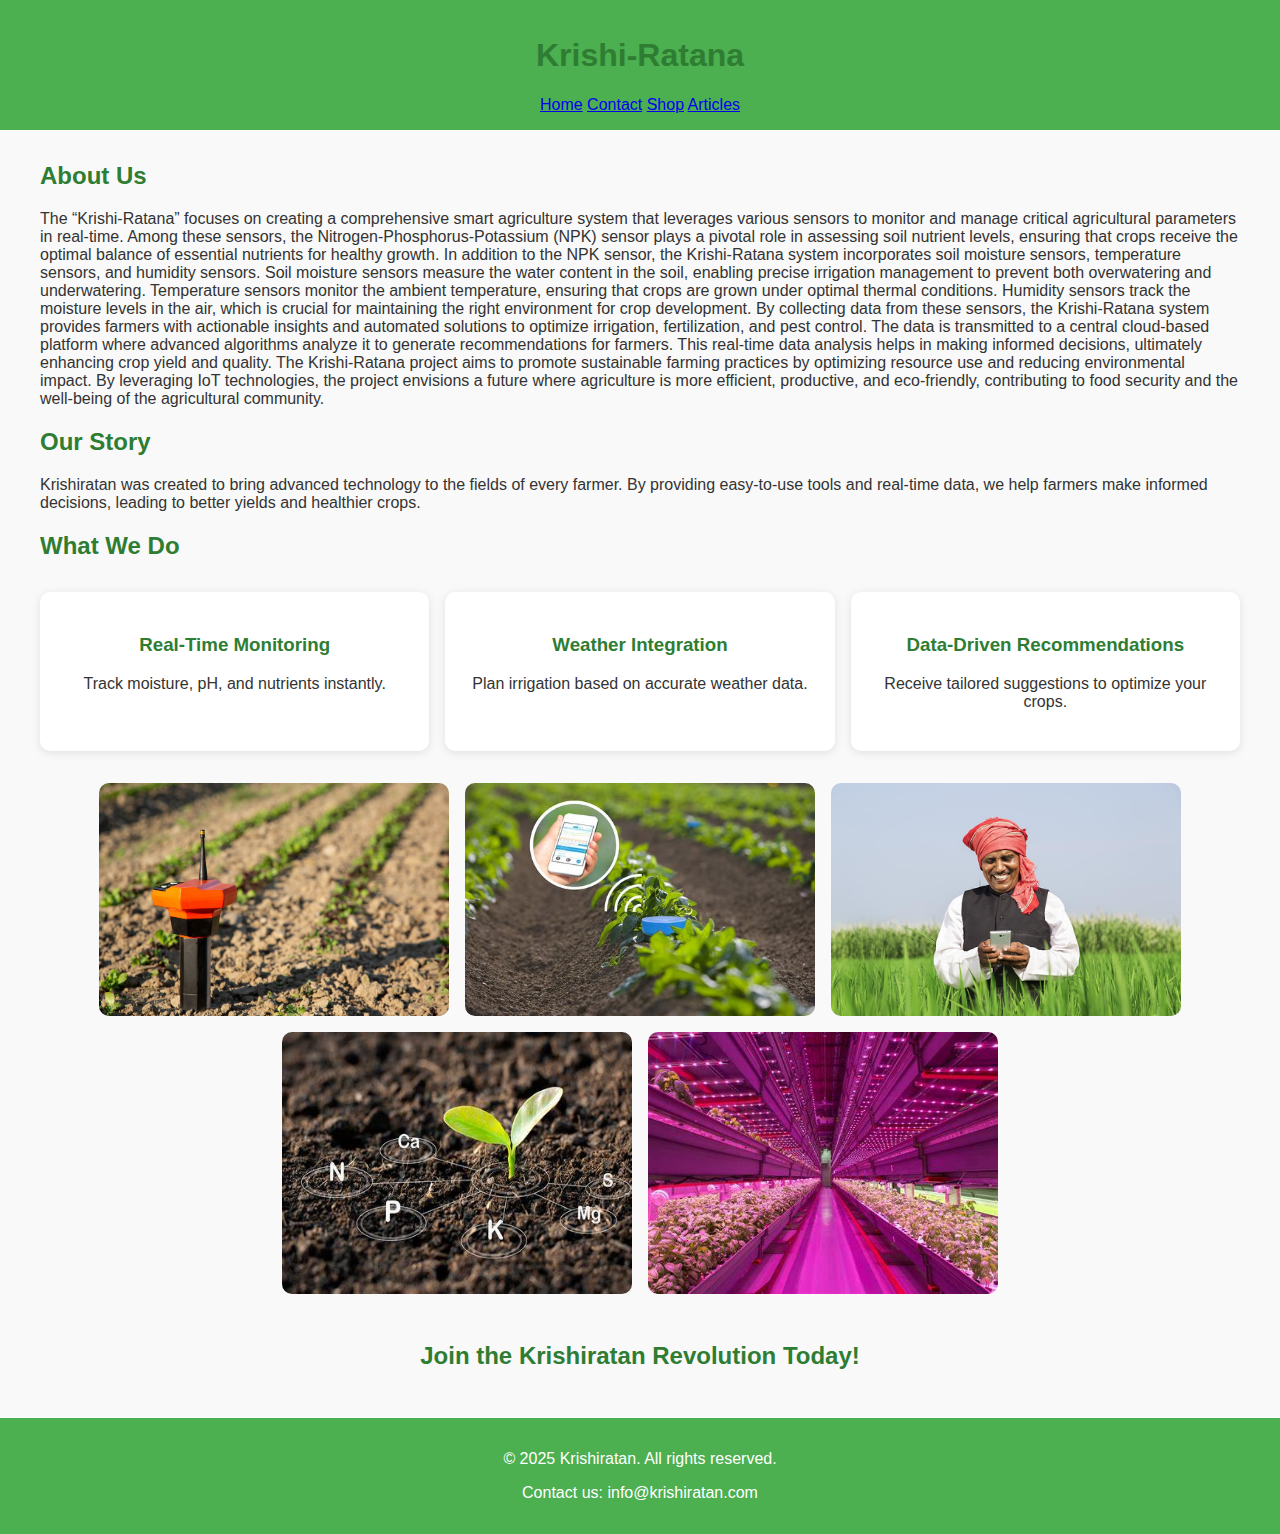
==== about/index.html @ 937e8464 "first commit" ====
<!DOCTYPE html>
<html lang="en">
  <head>
    <meta charset="UTF-8">
    <meta name="viewport" content="width=device-width, initial-scale=1.0">
    <title>About Krishiratan - Soil Monitoring System</title>
    <link rel="stylesheet" href="css/styles.css">
</head>
    <style>
        body {
            font-family: 'Poppins', sans-serif;
            margin: 0;
            padding: 0;
            background-color: #f9f9f9;
            color: #333;
        }

        header {
            background-color: #4CAF50;
            color: white;
            padding: 1rem 0;
            text-align: center;
        }

        .container {
            max-width: 1200px;
            margin: 2rem auto;
            padding: 0 1rem;
        }

        h1, h2, h3 {
            color: #2e7d32;
        }

        .features {
            display: flex;
            flex-wrap: wrap;
            gap: 1rem;
            justify-content: center;
            margin-top: 2rem;
        }

        .feature-card {
            background-color: white;
            border-radius: 10px;
            box-shadow: 0 2px 10px rgba(0, 0, 0, 0.1);
            padding: 1.5rem;
            flex: 1 1 300px;
            text-align: center;
        }

        .gallery {
            display: flex;
            flex-wrap: wrap;
            gap: 1rem;
            justify-content: center;
            margin-top: 2rem;
        }

        .gallery img {
            width: 100%;
            max-width: 350px;
            border-radius: 10px;
        }

        footer {
            background-color: #4CAF50;
            color: white;
            text-align: center;
            padding: 1rem 0;
            margin-top: 3rem;
        }

        .cta {
            text-align: center;
            margin: 3rem 0;
        }

        .cta a {
            background-color: #2e7d32;
            color: white;
            padding: 1rem 2rem;
            text-decoration: none;
            border-radius: 50px;
            font-size: 1.2rem;
            transition: background 0.3s ease;
        }

        .cta a:hover {
            background-color: #1b5e20;
        }
          /* Navbar */
  .navbar {
      display: flex;
      justify-content: space-between;
      align-items: center;
      background-color: #2e7d32;
      padding: 15px 30px;
      color: white;
  }

  .navbar h1 {
      margin: 0;
      font-size: 24px;
  }

  .nav-links {
      display: flex;
      gap: 20px;
  }

  .nav-links a {
      color: white;
      text-decoration: none;
      font-weight: bold;
      padding: 8px 16px;
      border-radius: 4px;
  }

  .nav-links a:hover {
      background-color: #1b5e20;
  }
    </style>
<body>
  <header>
    <h1>Krishi-Ratana</h1>
    <nav>
        <a href="index.html">Home</a>
        <a href="contact/index.html">Contact</a>
        <a href="shop/index.html">Shop</a>
        <a href="articles/index.html">Articles</a>
      </nav>
</header>
  <div class="container">

    <h2>About Us</h2>
      <p>The “Krishi-Ratana” focuses on creating a comprehensive smart agriculture system that leverages various sensors to monitor and manage critical agricultural parameters in real-time. Among these sensors, the Nitrogen-Phosphorus-Potassium (NPK) sensor plays a pivotal role in assessing soil nutrient levels, ensuring that crops receive the optimal balance of essential nutrients for healthy growth.
        In addition to the NPK sensor, the Krishi-Ratana system incorporates soil moisture sensors, temperature sensors, and humidity sensors. Soil moisture sensors measure the water content in the soil, enabling precise irrigation management to prevent both overwatering and underwatering. Temperature sensors monitor the ambient temperature, ensuring that crops are grown under optimal thermal conditions. Humidity sensors track the moisture levels in the air, which is crucial for maintaining the right environment for crop development.
        By collecting data from these sensors, the Krishi-Ratana system provides farmers with actionable insights and automated solutions to optimize irrigation, fertilization, and pest control. The data is transmitted to a central cloud-based platform where advanced algorithms analyze it to generate recommendations for farmers. This real-time data analysis helps in making informed decisions, ultimately enhancing crop yield and quality.
        The Krishi-Ratana project aims to promote sustainable farming practices by optimizing resource use and reducing environmental impact. By leveraging IoT technologies, the project envisions a future where agriculture is more efficient, productive, and eco-friendly, contributing to food security and the well-being of the agricultural community.
        </p>

      <h2>Our Story</h2>

        <p>Krishiratan was created to bring advanced technology to the fields of every farmer. By providing easy-to-use tools and real-time data, we help farmers make informed decisions, leading to better yields and healthier crops.</p>
      

      <h2>What We Do</h2>
      <div class="features">
          <div class="feature-card">
              <h3>Real-Time Monitoring</h3>
              <p>Track moisture, pH, and nutrients instantly.</p>
          </div>
          <div class="feature-card">
              <h3>Weather Integration</h3>
              <p>Plan irrigation based on accurate weather data.</p>
          </div>
          <div class="feature-card">
              <h3>Data-Driven Recommendations</h3>
              <p>Receive tailored suggestions to optimize your crops.</p>
          </div>
      </div>

      
      <div class="gallery">
          <img src="/about/Sensor in the Field.jpg">
          <img src="Mobile App Dashboard.jpg">
          <img src="Farmer Using Krishiratan.jpg">
          <img src="Healthy Crops.jpeg">
          <img src="vertical.jpeg">
      </div>

      <div class="cta">
          <h2>Join the Krishiratan Revolution Today!</h2>
      </div>
  </div>

  <footer>
      <p>&copy; 2025 Krishiratan. All rights reserved.</p>
      <p>Contact us: info@krishiratan.com</p>
  </footer>
</body>
</html>
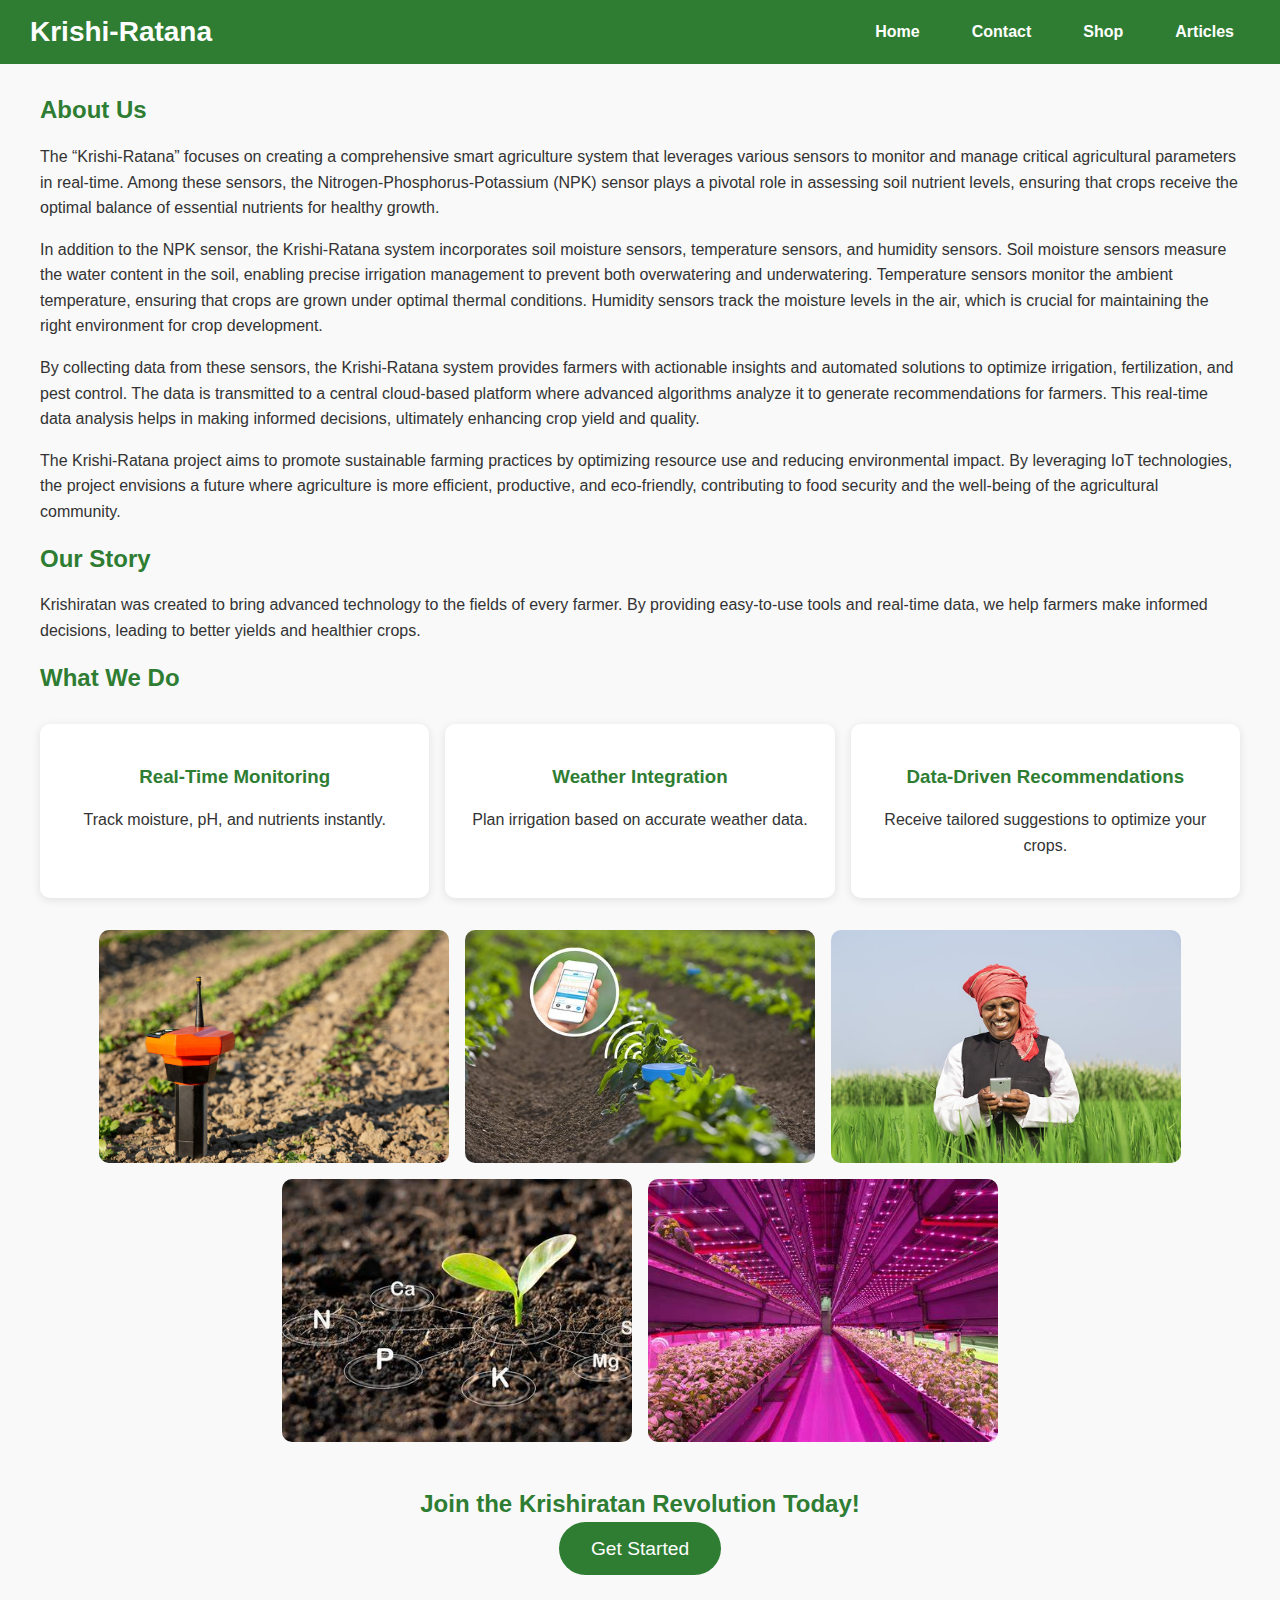
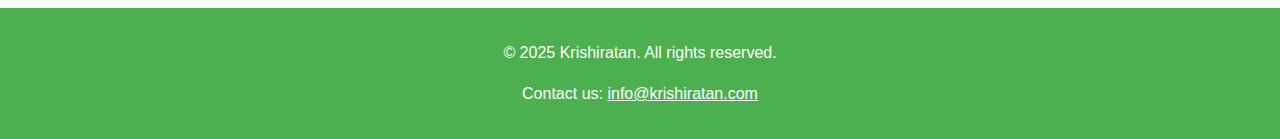
==== commit 2f180863: "changes2" ====
--- a/about/index.html
+++ b/about/index.html
@@ -1,183 +1,215 @@
 <!DOCTYPE html>
 <html lang="en">
-  <head>
-    <meta charset="UTF-8">
-    <meta name="viewport" content="width=device-width, initial-scale=1.0">
-    <title>About Krishiratan - Soil Monitoring System</title>
-    <link rel="stylesheet" href="css/styles.css">
-</head>
-    <style>
-        body {
-            font-family: 'Poppins', sans-serif;
-            margin: 0;
-            padding: 0;
-            background-color: #f9f9f9;
-            color: #333;
-        }
-
-        header {
-            background-color: #4CAF50;
-            color: white;
-            padding: 1rem 0;
-            text-align: center;
-        }
-
-        .container {
-            max-width: 1200px;
-            margin: 2rem auto;
-            padding: 0 1rem;
-        }
-
-        h1, h2, h3 {
-            color: #2e7d32;
-        }
-
-        .features {
-            display: flex;
-            flex-wrap: wrap;
-            gap: 1rem;
-            justify-content: center;
-            margin-top: 2rem;
-        }
-
-        .feature-card {
-            background-color: white;
-            border-radius: 10px;
-            box-shadow: 0 2px 10px rgba(0, 0, 0, 0.1);
-            padding: 1.5rem;
-            flex: 1 1 300px;
-            text-align: center;
-        }
-
-        .gallery {
-            display: flex;
-            flex-wrap: wrap;
-            gap: 1rem;
-            justify-content: center;
-            margin-top: 2rem;
-        }
-
-        .gallery img {
-            width: 100%;
-            max-width: 350px;
-            border-radius: 10px;
-        }
-
-        footer {
-            background-color: #4CAF50;
-            color: white;
-            text-align: center;
-            padding: 1rem 0;
-            margin-top: 3rem;
-        }
-
-        .cta {
-            text-align: center;
-            margin: 3rem 0;
-        }
-
-        .cta a {
-            background-color: #2e7d32;
-            color: white;
-            padding: 1rem 2rem;
-            text-decoration: none;
-            border-radius: 50px;
-            font-size: 1.2rem;
-            transition: background 0.3s ease;
-        }
-
-        .cta a:hover {
-            background-color: #1b5e20;
-        }
-          /* Navbar */
-  .navbar {
+
+<head>
+  <meta charset="UTF-8" />
+  <meta name="viewport" content="width=device-width, initial-scale=1.0" />
+  <title>Krishi-Ratana - Smart Soil Monitoring System</title>
+  <link rel="stylesheet" href="css/styles.css" />
+  <style>
+    body {
+      font-family: 'Poppins', sans-serif;
+      margin: 0;
+      padding: 0;
+      background-color: #f9f9f9;
+      color: #333;
+    }
+
+    /* Navbar Styles */
+    .navbar {
       display: flex;
       justify-content: space-between;
       align-items: center;
       background-color: #2e7d32;
       padding: 15px 30px;
       color: white;
-  }
-
-  .navbar h1 {
-      margin: 0;
-      font-size: 24px;
-  }
-
-  .nav-links {
+    }
+
+    .site-title {
+      font-size: 28px;
+      font-weight: bold;
+      color: white;
+      text-decoration: none;
+    }
+
+    .site-title:hover {
+      color: #c8e6c9;
+    }
+
+    .nav-links {
       display: flex;
       gap: 20px;
-  }
-
-  .nav-links a {
+    }
+
+    .nav-links a {
       color: white;
       text-decoration: none;
       font-weight: bold;
       padding: 8px 16px;
       border-radius: 4px;
-  }
-
-  .nav-links a:hover {
+      transition: background 0.3s ease;
+    }
+
+    .nav-links a:hover {
       background-color: #1b5e20;
-  }
-    </style>
+    }
+
+    /* Container */
+    .container {
+      max-width: 1200px;
+      margin: 2rem auto;
+      padding: 0 1rem;
+    }
+
+    h1,
+    h2,
+    h3 {
+      color: #2e7d32;
+    }
+
+    p {
+      line-height: 1.6;
+    }
+
+    /* Features Section */
+    .features {
+      display: flex;
+      flex-wrap: wrap;
+      gap: 1rem;
+      justify-content: center;
+      margin-top: 2rem;
+    }
+
+    .feature-card {
+      background-color: white;
+      border-radius: 10px;
+      box-shadow: 0 2px 10px rgba(0, 0, 0, 0.1);
+      padding: 1.5rem;
+      flex: 1 1 300px;
+      text-align: center;
+    }
+
+    /* Gallery Section */
+    .gallery {
+      display: flex;
+      flex-wrap: wrap;
+      gap: 1rem;
+      justify-content: center;
+      margin-top: 2rem;
+    }
+
+    .gallery img {
+      width: 100%;
+      max-width: 350px;
+      border-radius: 10px;
+      object-fit: cover;
+    }
+
+    /* CTA */
+    .cta {
+      text-align: center;
+      margin: 3rem 0;
+    }
+
+    .cta a {
+      background-color: #2e7d32;
+      color: white;
+      padding: 1rem 2rem;
+      text-decoration: none;
+      border-radius: 50px;
+      font-size: 1.2rem;
+      transition: background 0.3s ease;
+    }
+
+    .cta a:hover {
+      background-color: #1b5e20;
+    }
+
+    /* Footer */
+    footer {
+      background-color: #4CAF50;
+      color: white;
+      text-align: center;
+      padding: 1rem 0;
+      margin-top: 3rem;
+    }
+  </style>
+</head>
+
 <body>
-  <header>
-    <h1>Krishi-Ratana</h1>
-    <nav>
-        <a href="index.html">Home</a>
-        <a href="contact/index.html">Contact</a>
-        <a href="shop/index.html">Shop</a>
-        <a href="articles/index.html">Articles</a>
-      </nav>
-</header>
+
+  <!-- Navbar -->
+  <div class="navbar">
+    <a href="/index.html" class="site-title">Krishi-Ratana</a>
+    <div class="nav-links">
+      <a href="/index.html">Home</a>
+      <a href="/contact/index.html">Contact</a>
+      <a href="/shop/index.html">Shop</a>
+      <a href="/articles/index.html">Articles</a>
+    </div>
+  </div>
+
+  <!-- Main Content -->
   <div class="container">
 
     <h2>About Us</h2>
-      <p>The “Krishi-Ratana” focuses on creating a comprehensive smart agriculture system that leverages various sensors to monitor and manage critical agricultural parameters in real-time. Among these sensors, the Nitrogen-Phosphorus-Potassium (NPK) sensor plays a pivotal role in assessing soil nutrient levels, ensuring that crops receive the optimal balance of essential nutrients for healthy growth.
-        In addition to the NPK sensor, the Krishi-Ratana system incorporates soil moisture sensors, temperature sensors, and humidity sensors. Soil moisture sensors measure the water content in the soil, enabling precise irrigation management to prevent both overwatering and underwatering. Temperature sensors monitor the ambient temperature, ensuring that crops are grown under optimal thermal conditions. Humidity sensors track the moisture levels in the air, which is crucial for maintaining the right environment for crop development.
-        By collecting data from these sensors, the Krishi-Ratana system provides farmers with actionable insights and automated solutions to optimize irrigation, fertilization, and pest control. The data is transmitted to a central cloud-based platform where advanced algorithms analyze it to generate recommendations for farmers. This real-time data analysis helps in making informed decisions, ultimately enhancing crop yield and quality.
-        The Krishi-Ratana project aims to promote sustainable farming practices by optimizing resource use and reducing environmental impact. By leveraging IoT technologies, the project envisions a future where agriculture is more efficient, productive, and eco-friendly, contributing to food security and the well-being of the agricultural community.
-        </p>
-
-      <h2>Our Story</h2>
-
-        <p>Krishiratan was created to bring advanced technology to the fields of every farmer. By providing easy-to-use tools and real-time data, we help farmers make informed decisions, leading to better yields and healthier crops.</p>
-      
-
-      <h2>What We Do</h2>
-      <div class="features">
-          <div class="feature-card">
-              <h3>Real-Time Monitoring</h3>
-              <p>Track moisture, pH, and nutrients instantly.</p>
-          </div>
-          <div class="feature-card">
-              <h3>Weather Integration</h3>
-              <p>Plan irrigation based on accurate weather data.</p>
-          </div>
-          <div class="feature-card">
-              <h3>Data-Driven Recommendations</h3>
-              <p>Receive tailored suggestions to optimize your crops.</p>
-          </div>
+    <p>
+      The “Krishi-Ratana” focuses on creating a comprehensive smart agriculture system that leverages various sensors to monitor and manage critical agricultural parameters in real-time. Among these sensors, the Nitrogen-Phosphorus-Potassium (NPK) sensor plays a pivotal role in assessing soil nutrient levels, ensuring that crops receive the optimal balance of essential nutrients for healthy growth.
+    </p>
+    <p>
+      In addition to the NPK sensor, the Krishi-Ratana system incorporates soil moisture sensors, temperature sensors, and humidity sensors. Soil moisture sensors measure the water content in the soil, enabling precise irrigation management to prevent both overwatering and underwatering. Temperature sensors monitor the ambient temperature, ensuring that crops are grown under optimal thermal conditions. Humidity sensors track the moisture levels in the air, which is crucial for maintaining the right environment for crop development.
+    </p>
+    <p>
+      By collecting data from these sensors, the Krishi-Ratana system provides farmers with actionable insights and automated solutions to optimize irrigation, fertilization, and pest control. The data is transmitted to a central cloud-based platform where advanced algorithms analyze it to generate recommendations for farmers. This real-time data analysis helps in making informed decisions, ultimately enhancing crop yield and quality.
+    </p>
+    <p>
+      The Krishi-Ratana project aims to promote sustainable farming practices by optimizing resource use and reducing environmental impact. By leveraging IoT technologies, the project envisions a future where agriculture is more efficient, productive, and eco-friendly, contributing to food security and the well-being of the agricultural community.
+    </p>
+
+    <h2>Our Story</h2>
+    <p>
+      Krishiratan was created to bring advanced technology to the fields of every farmer. By providing easy-to-use tools and real-time data, we help farmers make informed decisions, leading to better yields and healthier crops.
+    </p>
+
+    <h2>What We Do</h2>
+    <div class="features">
+      <div class="feature-card">
+        <h3>Real-Time Monitoring</h3>
+        <p>Track moisture, pH, and nutrients instantly.</p>
       </div>
-
-      
-      <div class="gallery">
-          <img src="/about/Sensor in the Field.jpg">
-          <img src="Mobile App Dashboard.jpg">
-          <img src="Farmer Using Krishiratan.jpg">
-          <img src="Healthy Crops.jpeg">
-          <img src="vertical.jpeg">
+      <div class="feature-card">
+        <h3>Weather Integration</h3>
+        <p>Plan irrigation based on accurate weather data.</p>
       </div>
-
-      <div class="cta">
-          <h2>Join the Krishiratan Revolution Today!</h2>
+      <div class="feature-card">
+        <h3>Data-Driven Recommendations</h3>
+        <p>Receive tailored suggestions to optimize your crops.</p>
       </div>
+    </div>
+
+    <!-- Gallery -->
+    <div class="gallery">
+      <img src="/about/Sensor in the Field.jpg" alt="Sensor installed in the field">
+      <img src="Mobile App Dashboard.jpg" alt="Mobile App Dashboard for Krishiratan">
+      <img src="Farmer Using Krishiratan.jpg" alt="Farmer using Krishiratan system">
+      <img src="Healthy Crops.jpeg" alt="Healthy crops grown with Krishiratan">
+      <img src="vertical.jpeg" alt="Vertical farming using Krishiratan technology">
+    </div>
+
+    <!-- CTA -->
+    <div class="cta">
+      <h2>Join the Krishiratan Revolution Today!</h2>
+      <a href="/contact/index.html">Get Started</a>
+    </div>
+
   </div>
 
+  <!-- Footer -->
   <footer>
-      <p>&copy; 2025 Krishiratan. All rights reserved.</p>
-      <p>Contact us: info@krishiratan.com</p>
+    <p>&copy; 2025 Krishiratan. All rights reserved.</p>
+    <p>Contact us: <a href="mailto:info@krishiratan.com" style="color: white;">info@krishiratan.com</a></p>
   </footer>
+
 </body>
-</html>+
+</html>
